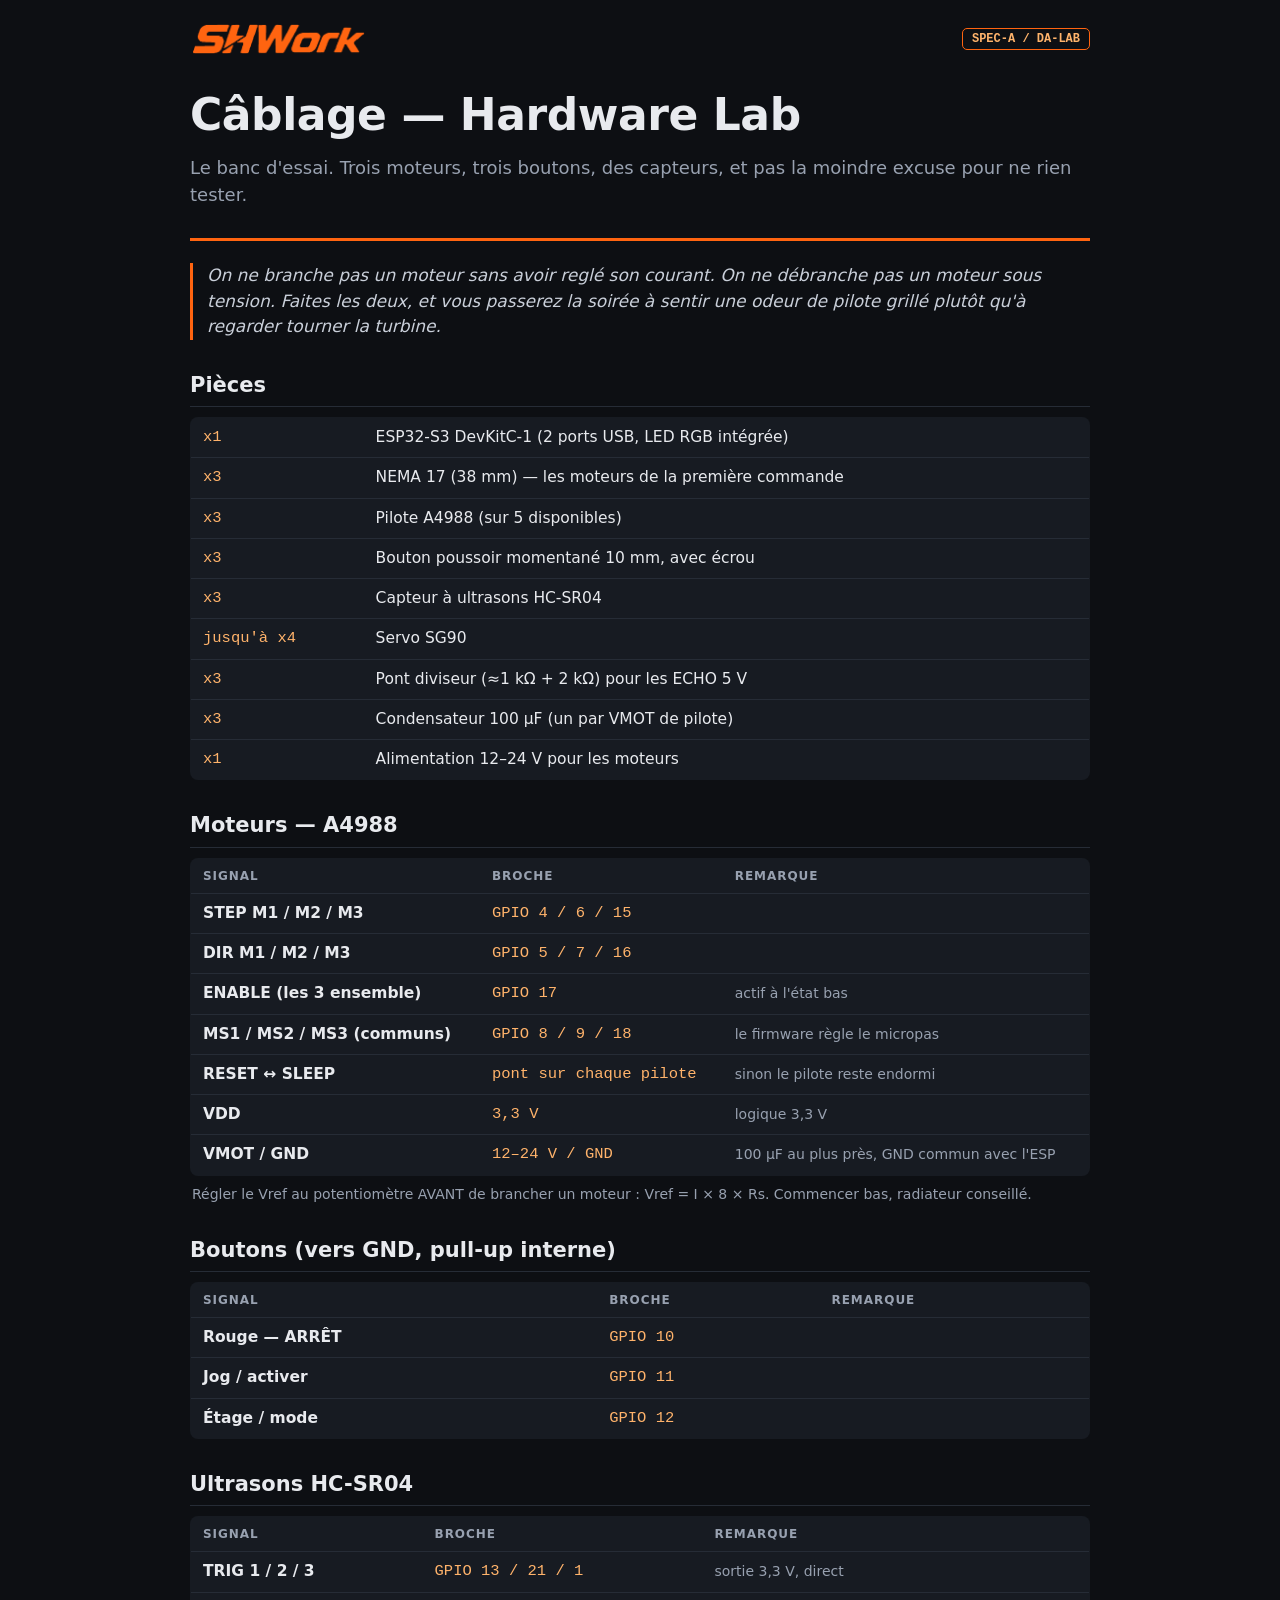
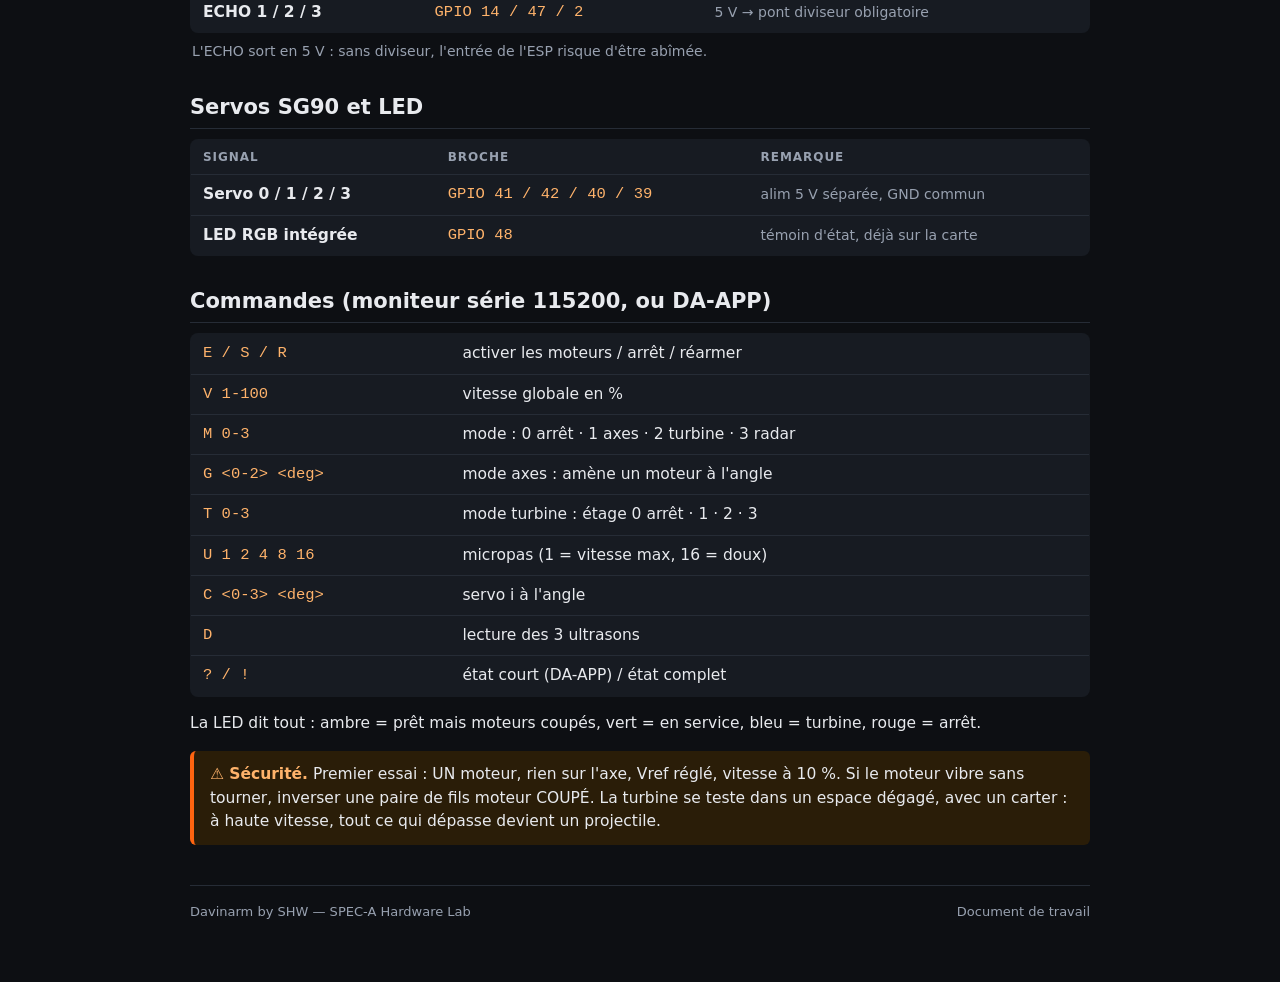
==== web/docs/cablage_hardware_lab.html @ 420f1dc4 "SHW 3DLAB : onglet Docs (notices et schemas par projet) + fiches SPEC-A Co-Authored-By: Claude Opus " ====
<!doctype html><html lang="fr"><head><meta charset="utf-8"><meta name="viewport" content="width=device-width,initial-scale=1"><title>Câblage — Hardware Lab</title>
<style>
:root{--bg:#0d0f13;--p:#171b22;--l:#262c36;--t:#e8eaee;--m:#98a1b0;--a:#ff6410;--a2:#ffb36b}
*{box-sizing:border-box}body{margin:0;background:var(--bg);color:var(--t);font:15.5px/1.5 "Segoe UI",system-ui,sans-serif}
.w{max-width:940px;margin:auto;padding:0 20px 60px}
header{border-bottom:3px solid var(--a);padding:22px 0 30px;margin-bottom:8px}
.top{display:flex;align-items:center;gap:14px;margin-bottom:26px}.logo{height:34px}.logo-txt{font-size:22px;color:var(--a)}
.code{margin-left:auto;font:600 12px Consolas,monospace;border:1px solid var(--a);color:var(--a2);padding:3px 9px;border-radius:5px}
h1{font-size:clamp(28px,5vw,44px);margin:0 0 6px;letter-spacing:-.01em}
.st{color:var(--m);margin:0;font-size:18px}
.lead{font-size:17px;color:#c9cfd9;font-style:italic;border-left:3px solid var(--a);padding-left:14px;margin:22px 0}
h2{font-size:21px;margin:30px 0 10px;border-bottom:1px solid var(--l);padding-bottom:5px}
.t{width:100%;border-collapse:collapse;background:var(--p);border:1px solid var(--l);border-radius:8px;overflow:hidden}
.t td,.t th{padding:8px 12px;border-bottom:1px solid var(--l);text-align:left}.t tr:last-child td{border-bottom:0}
.t th{color:var(--m);font-size:12px;letter-spacing:.08em;text-transform:uppercase}
td.q,.pin{font-family:Consolas,monospace;color:var(--a2);white-space:nowrap}td.c{color:var(--m);font-size:14px}
ol.et{counter-reset:e;list-style:none;padding:0}ol.et li{counter-increment:e;position:relative;padding:10px 0 10px 44px;border-bottom:1px solid var(--l)}
ol.et li:before{content:counter(e);position:absolute;left:0;top:8px;width:28px;height:28px;background:var(--a);color:#160800;border-radius:50%;display:flex;align-items:center;justify-content:center;font-weight:700}
.note{color:var(--m);font-size:14px;margin:8px 2px}
.warn{background:#2a1d08;border-left:4px solid var(--a);border-radius:6px;padding:12px 16px;margin:16px 0}.warn b{color:var(--a2)}
.fig{background:var(--p);border:1px solid var(--l);border-radius:8px;padding:14px;overflow:auto}
footer{margin-top:40px;border-top:1px solid var(--l);padding-top:16px;color:var(--m);font-size:13px;display:flex;justify-content:space-between;gap:12px;flex-wrap:wrap}
@media print{body{background:#fff;color:#111}.t,.fig{background:#fff;border-color:#ccc}.lead,.st,td.c,.note,.t th,footer{color:#555}.warn{background:#f6efe2}h2{break-after:avoid}.t,ol.et li,.warn{break-inside:avoid}}
</style></head><body><div class="w">
<header><div class="top"><img class="logo" src="[data-uri]" alt="SHWork"><span class="code">SPEC-A / DA-LAB</span></div><h1>Câblage — Hardware Lab</h1><p class="st">Le banc d&#x27;essai. Trois moteurs, trois boutons, des capteurs, et pas la moindre excuse pour ne rien tester.</p></header>
<p class="lead">On ne branche pas un moteur sans avoir reglé son courant. On ne débranche pas un moteur sous tension. Faites les deux, et vous passerez la soirée à sentir une odeur de pilote grillé plutôt qu&#x27;à regarder tourner la turbine.</p><h2>Pièces</h2><table class="t"><tbody><tr><td class="q">x1</td><td>ESP32-S3 DevKitC-1 (2 ports USB, LED RGB intégrée)</td></tr><tr><td class="q">x3</td><td>NEMA 17 (38 mm) — les moteurs de la première commande</td></tr><tr><td class="q">x3</td><td>Pilote A4988 (sur 5 disponibles)</td></tr><tr><td class="q">x3</td><td>Bouton poussoir momentané 10 mm, avec écrou</td></tr><tr><td class="q">x3</td><td>Capteur à ultrasons HC-SR04</td></tr><tr><td class="q">jusqu&#x27;à x4</td><td>Servo SG90</td></tr><tr><td class="q">x3</td><td>Pont diviseur (≈1 kΩ + 2 kΩ) pour les ECHO 5 V</td></tr><tr><td class="q">x3</td><td>Condensateur 100 µF (un par VMOT de pilote)</td></tr><tr><td class="q">x1</td><td>Alimentation 12–24 V pour les moteurs</td></tr></tbody></table><h2>Moteurs — A4988</h2><table class="t cab"><thead><tr><th>Signal</th><th>Broche</th><th>Remarque</th></tr></thead><tbody><tr><td><b>STEP M1 / M2 / M3</b></td><td class="pin">GPIO 4 / 6 / 15</td><td></td></tr><tr><td><b>DIR M1 / M2 / M3</b></td><td class="pin">GPIO 5 / 7 / 16</td><td></td></tr><tr><td><b>ENABLE (les 3 ensemble)</b></td><td class="pin">GPIO 17</td><td class="c">actif à l&#x27;état bas</td></tr><tr><td><b>MS1 / MS2 / MS3 (communs)</b></td><td class="pin">GPIO 8 / 9 / 18</td><td class="c">le firmware règle le micropas</td></tr><tr><td><b>RESET ↔ SLEEP</b></td><td class="pin">pont sur chaque pilote</td><td class="c">sinon le pilote reste endormi</td></tr><tr><td><b>VDD</b></td><td class="pin">3,3 V</td><td class="c">logique 3,3 V</td></tr><tr><td><b>VMOT / GND</b></td><td class="pin">12–24 V / GND</td><td class="c">100 µF au plus près, GND commun avec l&#x27;ESP</td></tr></tbody></table><p class="note">Régler le Vref au potentiomètre AVANT de brancher un moteur : Vref = I × 8 × Rs. Commencer bas, radiateur conseillé.</p><h2>Boutons (vers GND, pull-up interne)</h2><table class="t cab"><thead><tr><th>Signal</th><th>Broche</th><th>Remarque</th></tr></thead><tbody><tr><td><b>Rouge — ARRÊT</b></td><td class="pin">GPIO 10</td><td></td></tr><tr><td><b>Jog / activer</b></td><td class="pin">GPIO 11</td><td></td></tr><tr><td><b>Étage / mode</b></td><td class="pin">GPIO 12</td><td></td></tr></tbody></table><h2>Ultrasons HC-SR04</h2><table class="t cab"><thead><tr><th>Signal</th><th>Broche</th><th>Remarque</th></tr></thead><tbody><tr><td><b>TRIG 1 / 2 / 3</b></td><td class="pin">GPIO 13 / 21 / 1</td><td class="c">sortie 3,3 V, direct</td></tr><tr><td><b>ECHO 1 / 2 / 3</b></td><td class="pin">GPIO 14 / 47 / 2</td><td class="c">5 V → pont diviseur obligatoire</td></tr></tbody></table><p class="note">L&#x27;ECHO sort en 5 V : sans diviseur, l&#x27;entrée de l&#x27;ESP risque d&#x27;être abîmée.</p><h2>Servos SG90 et LED</h2><table class="t cab"><thead><tr><th>Signal</th><th>Broche</th><th>Remarque</th></tr></thead><tbody><tr><td><b>Servo 0 / 1 / 2 / 3</b></td><td class="pin">GPIO 41 / 42 / 40 / 39</td><td class="c">alim 5 V séparée, GND commun</td></tr><tr><td><b>LED RGB intégrée</b></td><td class="pin">GPIO 48</td><td class="c">témoin d&#x27;état, déjà sur la carte</td></tr></tbody></table><h2>Commandes (moniteur série 115200, ou DA-APP)</h2><table class="t cmd"><tbody><tr><td class="pin">E / S / R</td><td>activer les moteurs / arrêt / réarmer</td></tr><tr><td class="pin">V 1-100</td><td>vitesse globale en %</td></tr><tr><td class="pin">M 0-3</td><td>mode : 0 arrêt · 1 axes · 2 turbine · 3 radar</td></tr><tr><td class="pin">G &lt;0-2&gt; &lt;deg&gt;</td><td>mode axes : amène un moteur à l&#x27;angle</td></tr><tr><td class="pin">T 0-3</td><td>mode turbine : étage 0 arrêt · 1 · 2 · 3</td></tr><tr><td class="pin">U 1 2 4 8 16</td><td>micropas (1 = vitesse max, 16 = doux)</td></tr><tr><td class="pin">C &lt;0-3&gt; &lt;deg&gt;</td><td>servo i à l&#x27;angle</td></tr><tr><td class="pin">D</td><td>lecture des 3 ultrasons</td></tr><tr><td class="pin">? / !</td><td>état court (DA-APP) / état complet</td></tr></tbody></table><p>La LED dit tout : ambre = prêt mais moteurs coupés, vert = en service, bleu = turbine, rouge = arrêt.</p><div class="warn"><b>⚠ Sécurité.</b> Premier essai : UN moteur, rien sur l&#x27;axe, Vref réglé, vitesse à 10 %. Si le moteur vibre sans tourner, inverser une paire de fils moteur COUPÉ. La turbine se teste dans un espace dégagé, avec un carter : à haute vitesse, tout ce qui dépasse devient un projectile.</div>
<footer><span>Davinarm by SHW — SPEC-A Hardware Lab</span><span>Document de travail</span></footer>
</div></body></html>
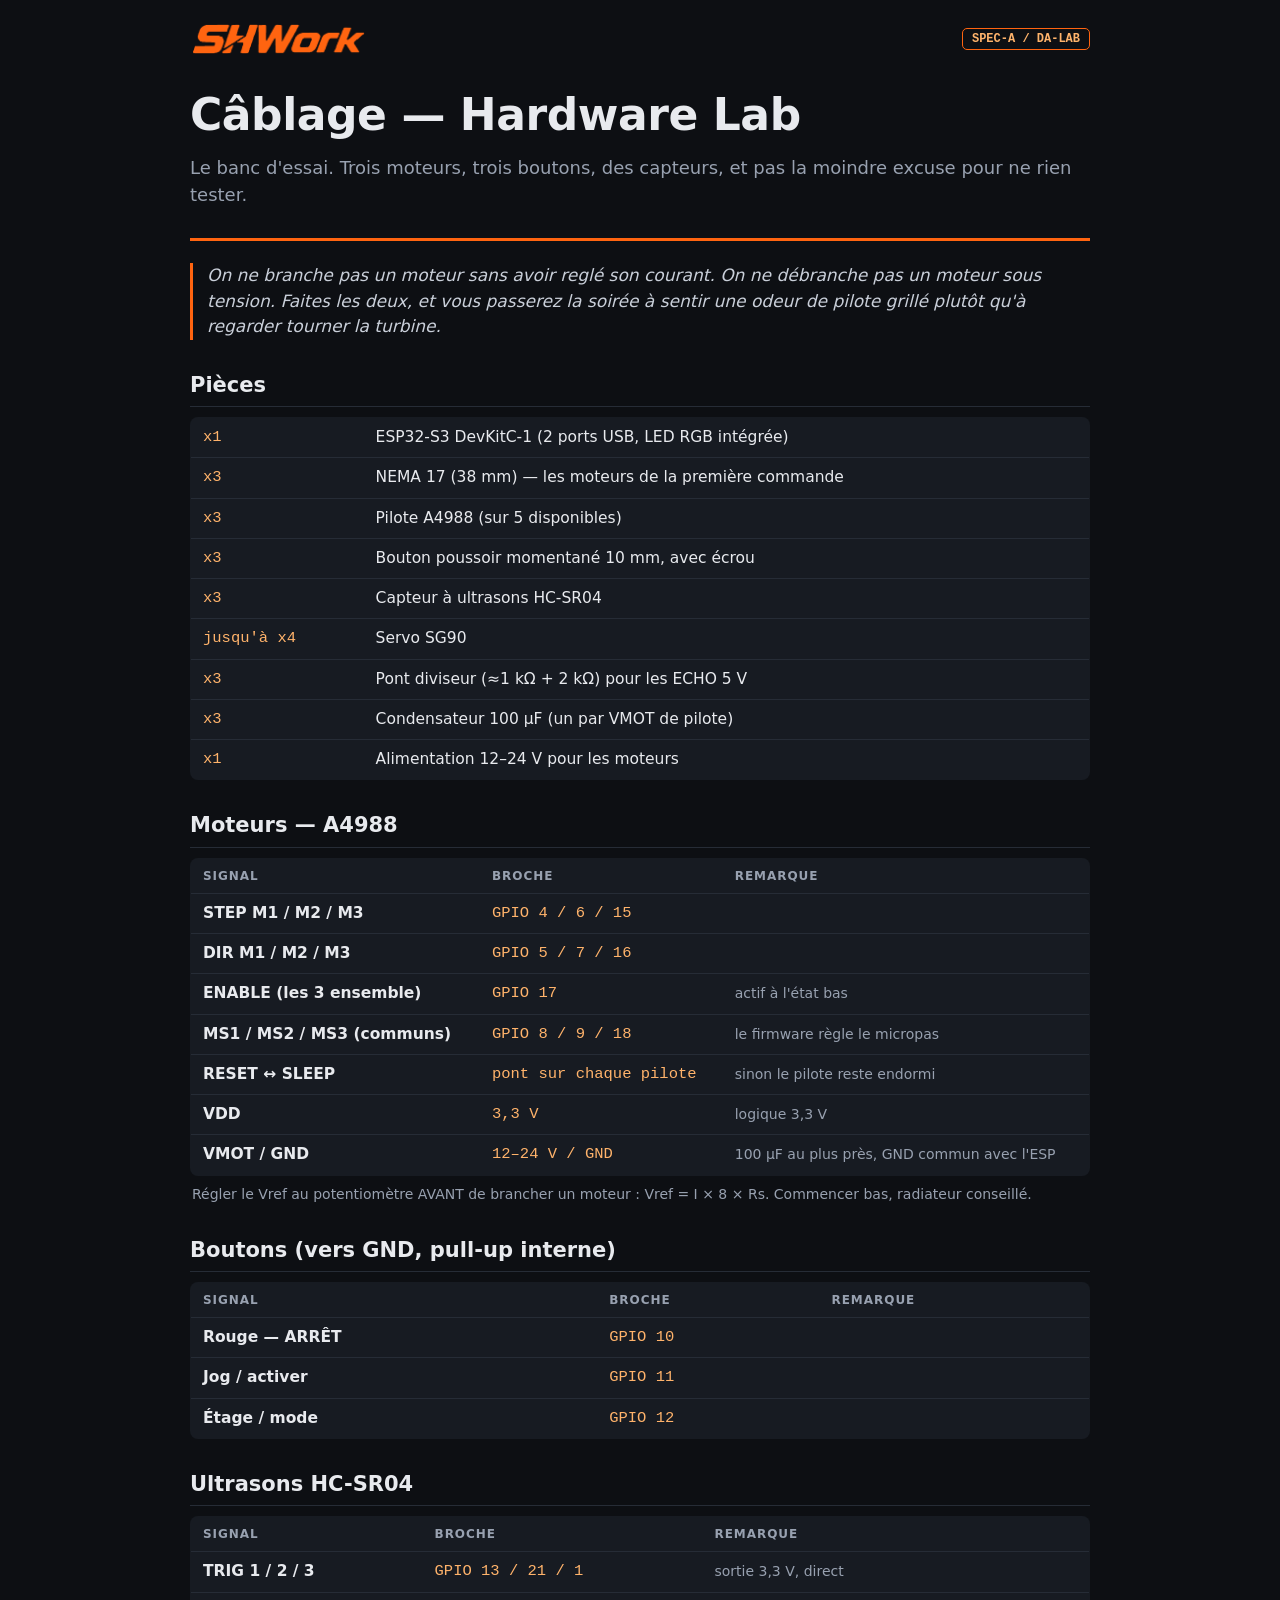
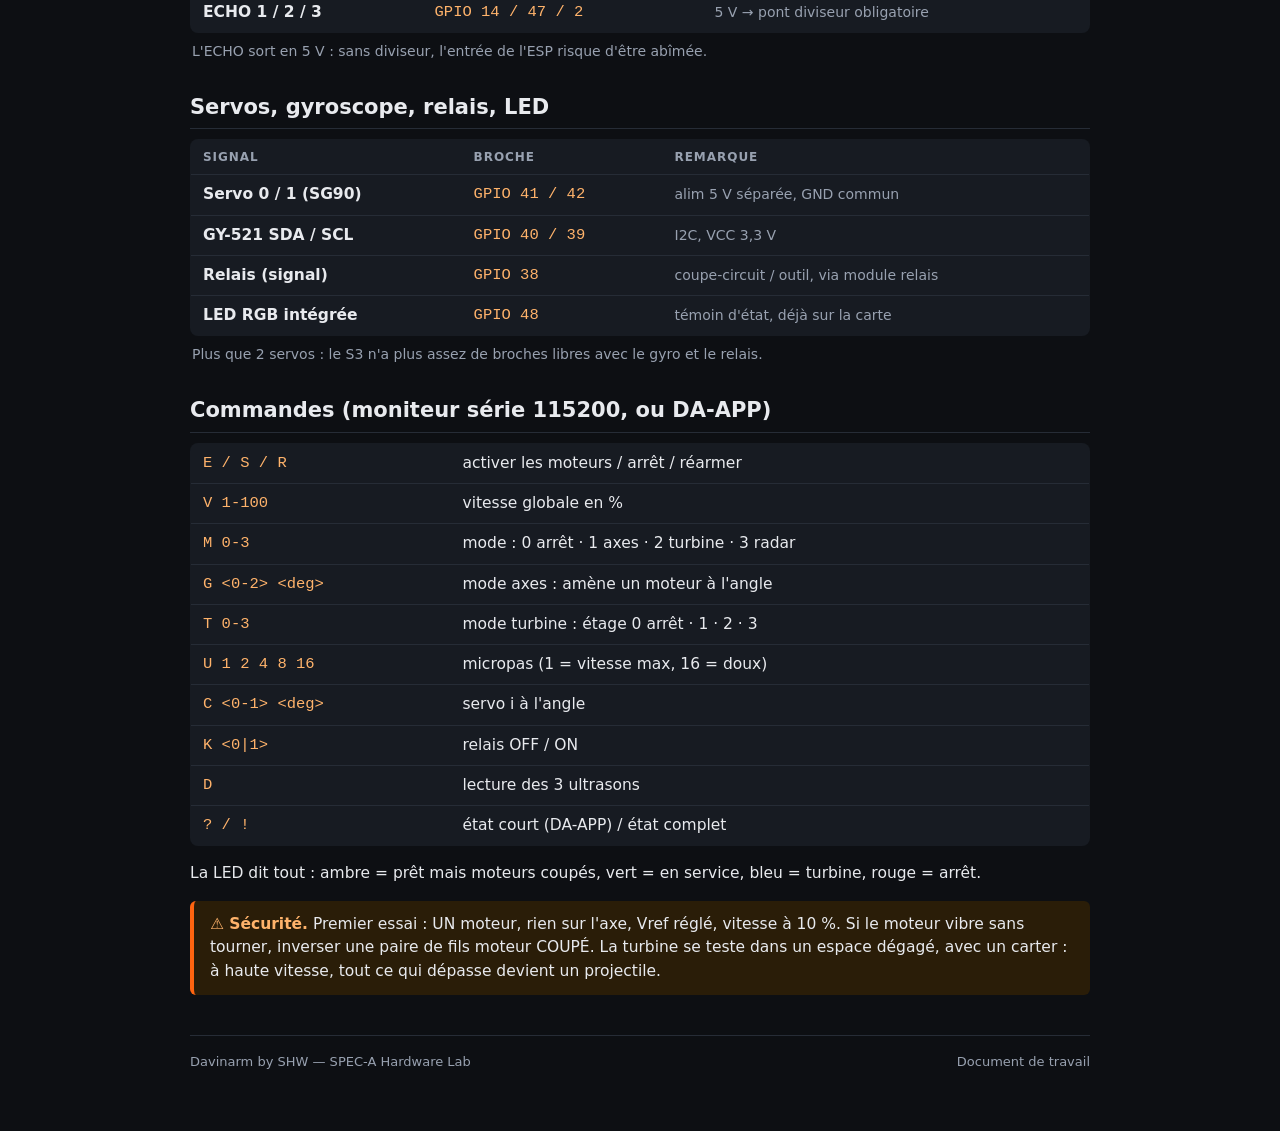
==== commit 09558225: "SHW 3DLAB Docs : cablage MAJ (gyro+relais) + montage multiplicateur SPEC-A Co-Authored-By: Claude Op" ====
--- a/web/docs/cablage_hardware_lab.html
+++ b/web/docs/cablage_hardware_lab.html
@@ -23,6 +23,6 @@
 @media print{body{background:#fff;color:#111}.t,.fig{background:#fff;border-color:#ccc}.lead,.st,td.c,.note,.t th,footer{color:#555}.warn{background:#f6efe2}h2{break-after:avoid}.t,ol.et li,.warn{break-inside:avoid}}
 </style></head><body><div class="w">
 <header><div class="top"><img class="logo" src="[data-uri]" alt="SHWork"><span class="code">SPEC-A / DA-LAB</span></div><h1>Câblage — Hardware Lab</h1><p class="st">Le banc d&#x27;essai. Trois moteurs, trois boutons, des capteurs, et pas la moindre excuse pour ne rien tester.</p></header>
-<p class="lead">On ne branche pas un moteur sans avoir reglé son courant. On ne débranche pas un moteur sous tension. Faites les deux, et vous passerez la soirée à sentir une odeur de pilote grillé plutôt qu&#x27;à regarder tourner la turbine.</p><h2>Pièces</h2><table class="t"><tbody><tr><td class="q">x1</td><td>ESP32-S3 DevKitC-1 (2 ports USB, LED RGB intégrée)</td></tr><tr><td class="q">x3</td><td>NEMA 17 (38 mm) — les moteurs de la première commande</td></tr><tr><td class="q">x3</td><td>Pilote A4988 (sur 5 disponibles)</td></tr><tr><td class="q">x3</td><td>Bouton poussoir momentané 10 mm, avec écrou</td></tr><tr><td class="q">x3</td><td>Capteur à ultrasons HC-SR04</td></tr><tr><td class="q">jusqu&#x27;à x4</td><td>Servo SG90</td></tr><tr><td class="q">x3</td><td>Pont diviseur (≈1 kΩ + 2 kΩ) pour les ECHO 5 V</td></tr><tr><td class="q">x3</td><td>Condensateur 100 µF (un par VMOT de pilote)</td></tr><tr><td class="q">x1</td><td>Alimentation 12–24 V pour les moteurs</td></tr></tbody></table><h2>Moteurs — A4988</h2><table class="t cab"><thead><tr><th>Signal</th><th>Broche</th><th>Remarque</th></tr></thead><tbody><tr><td><b>STEP M1 / M2 / M3</b></td><td class="pin">GPIO 4 / 6 / 15</td><td></td></tr><tr><td><b>DIR M1 / M2 / M3</b></td><td class="pin">GPIO 5 / 7 / 16</td><td></td></tr><tr><td><b>ENABLE (les 3 ensemble)</b></td><td class="pin">GPIO 17</td><td class="c">actif à l&#x27;état bas</td></tr><tr><td><b>MS1 / MS2 / MS3 (communs)</b></td><td class="pin">GPIO 8 / 9 / 18</td><td class="c">le firmware règle le micropas</td></tr><tr><td><b>RESET ↔ SLEEP</b></td><td class="pin">pont sur chaque pilote</td><td class="c">sinon le pilote reste endormi</td></tr><tr><td><b>VDD</b></td><td class="pin">3,3 V</td><td class="c">logique 3,3 V</td></tr><tr><td><b>VMOT / GND</b></td><td class="pin">12–24 V / GND</td><td class="c">100 µF au plus près, GND commun avec l&#x27;ESP</td></tr></tbody></table><p class="note">Régler le Vref au potentiomètre AVANT de brancher un moteur : Vref = I × 8 × Rs. Commencer bas, radiateur conseillé.</p><h2>Boutons (vers GND, pull-up interne)</h2><table class="t cab"><thead><tr><th>Signal</th><th>Broche</th><th>Remarque</th></tr></thead><tbody><tr><td><b>Rouge — ARRÊT</b></td><td class="pin">GPIO 10</td><td></td></tr><tr><td><b>Jog / activer</b></td><td class="pin">GPIO 11</td><td></td></tr><tr><td><b>Étage / mode</b></td><td class="pin">GPIO 12</td><td></td></tr></tbody></table><h2>Ultrasons HC-SR04</h2><table class="t cab"><thead><tr><th>Signal</th><th>Broche</th><th>Remarque</th></tr></thead><tbody><tr><td><b>TRIG 1 / 2 / 3</b></td><td class="pin">GPIO 13 / 21 / 1</td><td class="c">sortie 3,3 V, direct</td></tr><tr><td><b>ECHO 1 / 2 / 3</b></td><td class="pin">GPIO 14 / 47 / 2</td><td class="c">5 V → pont diviseur obligatoire</td></tr></tbody></table><p class="note">L&#x27;ECHO sort en 5 V : sans diviseur, l&#x27;entrée de l&#x27;ESP risque d&#x27;être abîmée.</p><h2>Servos SG90 et LED</h2><table class="t cab"><thead><tr><th>Signal</th><th>Broche</th><th>Remarque</th></tr></thead><tbody><tr><td><b>Servo 0 / 1 / 2 / 3</b></td><td class="pin">GPIO 41 / 42 / 40 / 39</td><td class="c">alim 5 V séparée, GND commun</td></tr><tr><td><b>LED RGB intégrée</b></td><td class="pin">GPIO 48</td><td class="c">témoin d&#x27;état, déjà sur la carte</td></tr></tbody></table><h2>Commandes (moniteur série 115200, ou DA-APP)</h2><table class="t cmd"><tbody><tr><td class="pin">E / S / R</td><td>activer les moteurs / arrêt / réarmer</td></tr><tr><td class="pin">V 1-100</td><td>vitesse globale en %</td></tr><tr><td class="pin">M 0-3</td><td>mode : 0 arrêt · 1 axes · 2 turbine · 3 radar</td></tr><tr><td class="pin">G &lt;0-2&gt; &lt;deg&gt;</td><td>mode axes : amène un moteur à l&#x27;angle</td></tr><tr><td class="pin">T 0-3</td><td>mode turbine : étage 0 arrêt · 1 · 2 · 3</td></tr><tr><td class="pin">U 1 2 4 8 16</td><td>micropas (1 = vitesse max, 16 = doux)</td></tr><tr><td class="pin">C &lt;0-3&gt; &lt;deg&gt;</td><td>servo i à l&#x27;angle</td></tr><tr><td class="pin">D</td><td>lecture des 3 ultrasons</td></tr><tr><td class="pin">? / !</td><td>état court (DA-APP) / état complet</td></tr></tbody></table><p>La LED dit tout : ambre = prêt mais moteurs coupés, vert = en service, bleu = turbine, rouge = arrêt.</p><div class="warn"><b>⚠ Sécurité.</b> Premier essai : UN moteur, rien sur l&#x27;axe, Vref réglé, vitesse à 10 %. Si le moteur vibre sans tourner, inverser une paire de fils moteur COUPÉ. La turbine se teste dans un espace dégagé, avec un carter : à haute vitesse, tout ce qui dépasse devient un projectile.</div>
+<p class="lead">On ne branche pas un moteur sans avoir reglé son courant. On ne débranche pas un moteur sous tension. Faites les deux, et vous passerez la soirée à sentir une odeur de pilote grillé plutôt qu&#x27;à regarder tourner la turbine.</p><h2>Pièces</h2><table class="t"><tbody><tr><td class="q">x1</td><td>ESP32-S3 DevKitC-1 (2 ports USB, LED RGB intégrée)</td></tr><tr><td class="q">x3</td><td>NEMA 17 (38 mm) — les moteurs de la première commande</td></tr><tr><td class="q">x3</td><td>Pilote A4988 (sur 5 disponibles)</td></tr><tr><td class="q">x3</td><td>Bouton poussoir momentané 10 mm, avec écrou</td></tr><tr><td class="q">x3</td><td>Capteur à ultrasons HC-SR04</td></tr><tr><td class="q">jusqu&#x27;à x4</td><td>Servo SG90</td></tr><tr><td class="q">x3</td><td>Pont diviseur (≈1 kΩ + 2 kΩ) pour les ECHO 5 V</td></tr><tr><td class="q">x3</td><td>Condensateur 100 µF (un par VMOT de pilote)</td></tr><tr><td class="q">x1</td><td>Alimentation 12–24 V pour les moteurs</td></tr></tbody></table><h2>Moteurs — A4988</h2><table class="t cab"><thead><tr><th>Signal</th><th>Broche</th><th>Remarque</th></tr></thead><tbody><tr><td><b>STEP M1 / M2 / M3</b></td><td class="pin">GPIO 4 / 6 / 15</td><td></td></tr><tr><td><b>DIR M1 / M2 / M3</b></td><td class="pin">GPIO 5 / 7 / 16</td><td></td></tr><tr><td><b>ENABLE (les 3 ensemble)</b></td><td class="pin">GPIO 17</td><td class="c">actif à l&#x27;état bas</td></tr><tr><td><b>MS1 / MS2 / MS3 (communs)</b></td><td class="pin">GPIO 8 / 9 / 18</td><td class="c">le firmware règle le micropas</td></tr><tr><td><b>RESET ↔ SLEEP</b></td><td class="pin">pont sur chaque pilote</td><td class="c">sinon le pilote reste endormi</td></tr><tr><td><b>VDD</b></td><td class="pin">3,3 V</td><td class="c">logique 3,3 V</td></tr><tr><td><b>VMOT / GND</b></td><td class="pin">12–24 V / GND</td><td class="c">100 µF au plus près, GND commun avec l&#x27;ESP</td></tr></tbody></table><p class="note">Régler le Vref au potentiomètre AVANT de brancher un moteur : Vref = I × 8 × Rs. Commencer bas, radiateur conseillé.</p><h2>Boutons (vers GND, pull-up interne)</h2><table class="t cab"><thead><tr><th>Signal</th><th>Broche</th><th>Remarque</th></tr></thead><tbody><tr><td><b>Rouge — ARRÊT</b></td><td class="pin">GPIO 10</td><td></td></tr><tr><td><b>Jog / activer</b></td><td class="pin">GPIO 11</td><td></td></tr><tr><td><b>Étage / mode</b></td><td class="pin">GPIO 12</td><td></td></tr></tbody></table><h2>Ultrasons HC-SR04</h2><table class="t cab"><thead><tr><th>Signal</th><th>Broche</th><th>Remarque</th></tr></thead><tbody><tr><td><b>TRIG 1 / 2 / 3</b></td><td class="pin">GPIO 13 / 21 / 1</td><td class="c">sortie 3,3 V, direct</td></tr><tr><td><b>ECHO 1 / 2 / 3</b></td><td class="pin">GPIO 14 / 47 / 2</td><td class="c">5 V → pont diviseur obligatoire</td></tr></tbody></table><p class="note">L&#x27;ECHO sort en 5 V : sans diviseur, l&#x27;entrée de l&#x27;ESP risque d&#x27;être abîmée.</p><h2>Servos, gyroscope, relais, LED</h2><table class="t cab"><thead><tr><th>Signal</th><th>Broche</th><th>Remarque</th></tr></thead><tbody><tr><td><b>Servo 0 / 1 (SG90)</b></td><td class="pin">GPIO 41 / 42</td><td class="c">alim 5 V séparée, GND commun</td></tr><tr><td><b>GY-521 SDA / SCL</b></td><td class="pin">GPIO 40 / 39</td><td class="c">I2C, VCC 3,3 V</td></tr><tr><td><b>Relais (signal)</b></td><td class="pin">GPIO 38</td><td class="c">coupe-circuit / outil, via module relais</td></tr><tr><td><b>LED RGB intégrée</b></td><td class="pin">GPIO 48</td><td class="c">témoin d&#x27;état, déjà sur la carte</td></tr></tbody></table><p class="note">Plus que 2 servos : le S3 n&#x27;a plus assez de broches libres avec le gyro et le relais.</p><h2>Commandes (moniteur série 115200, ou DA-APP)</h2><table class="t cmd"><tbody><tr><td class="pin">E / S / R</td><td>activer les moteurs / arrêt / réarmer</td></tr><tr><td class="pin">V 1-100</td><td>vitesse globale en %</td></tr><tr><td class="pin">M 0-3</td><td>mode : 0 arrêt · 1 axes · 2 turbine · 3 radar</td></tr><tr><td class="pin">G &lt;0-2&gt; &lt;deg&gt;</td><td>mode axes : amène un moteur à l&#x27;angle</td></tr><tr><td class="pin">T 0-3</td><td>mode turbine : étage 0 arrêt · 1 · 2 · 3</td></tr><tr><td class="pin">U 1 2 4 8 16</td><td>micropas (1 = vitesse max, 16 = doux)</td></tr><tr><td class="pin">C &lt;0-1&gt; &lt;deg&gt;</td><td>servo i à l&#x27;angle</td></tr><tr><td class="pin">K &lt;0|1&gt;</td><td>relais OFF / ON</td></tr><tr><td class="pin">D</td><td>lecture des 3 ultrasons</td></tr><tr><td class="pin">? / !</td><td>état court (DA-APP) / état complet</td></tr></tbody></table><p>La LED dit tout : ambre = prêt mais moteurs coupés, vert = en service, bleu = turbine, rouge = arrêt.</p><div class="warn"><b>⚠ Sécurité.</b> Premier essai : UN moteur, rien sur l&#x27;axe, Vref réglé, vitesse à 10 %. Si le moteur vibre sans tourner, inverser une paire de fils moteur COUPÉ. La turbine se teste dans un espace dégagé, avec un carter : à haute vitesse, tout ce qui dépasse devient un projectile.</div>
 <footer><span>Davinarm by SHW — SPEC-A Hardware Lab</span><span>Document de travail</span></footer>
 </div></body></html>
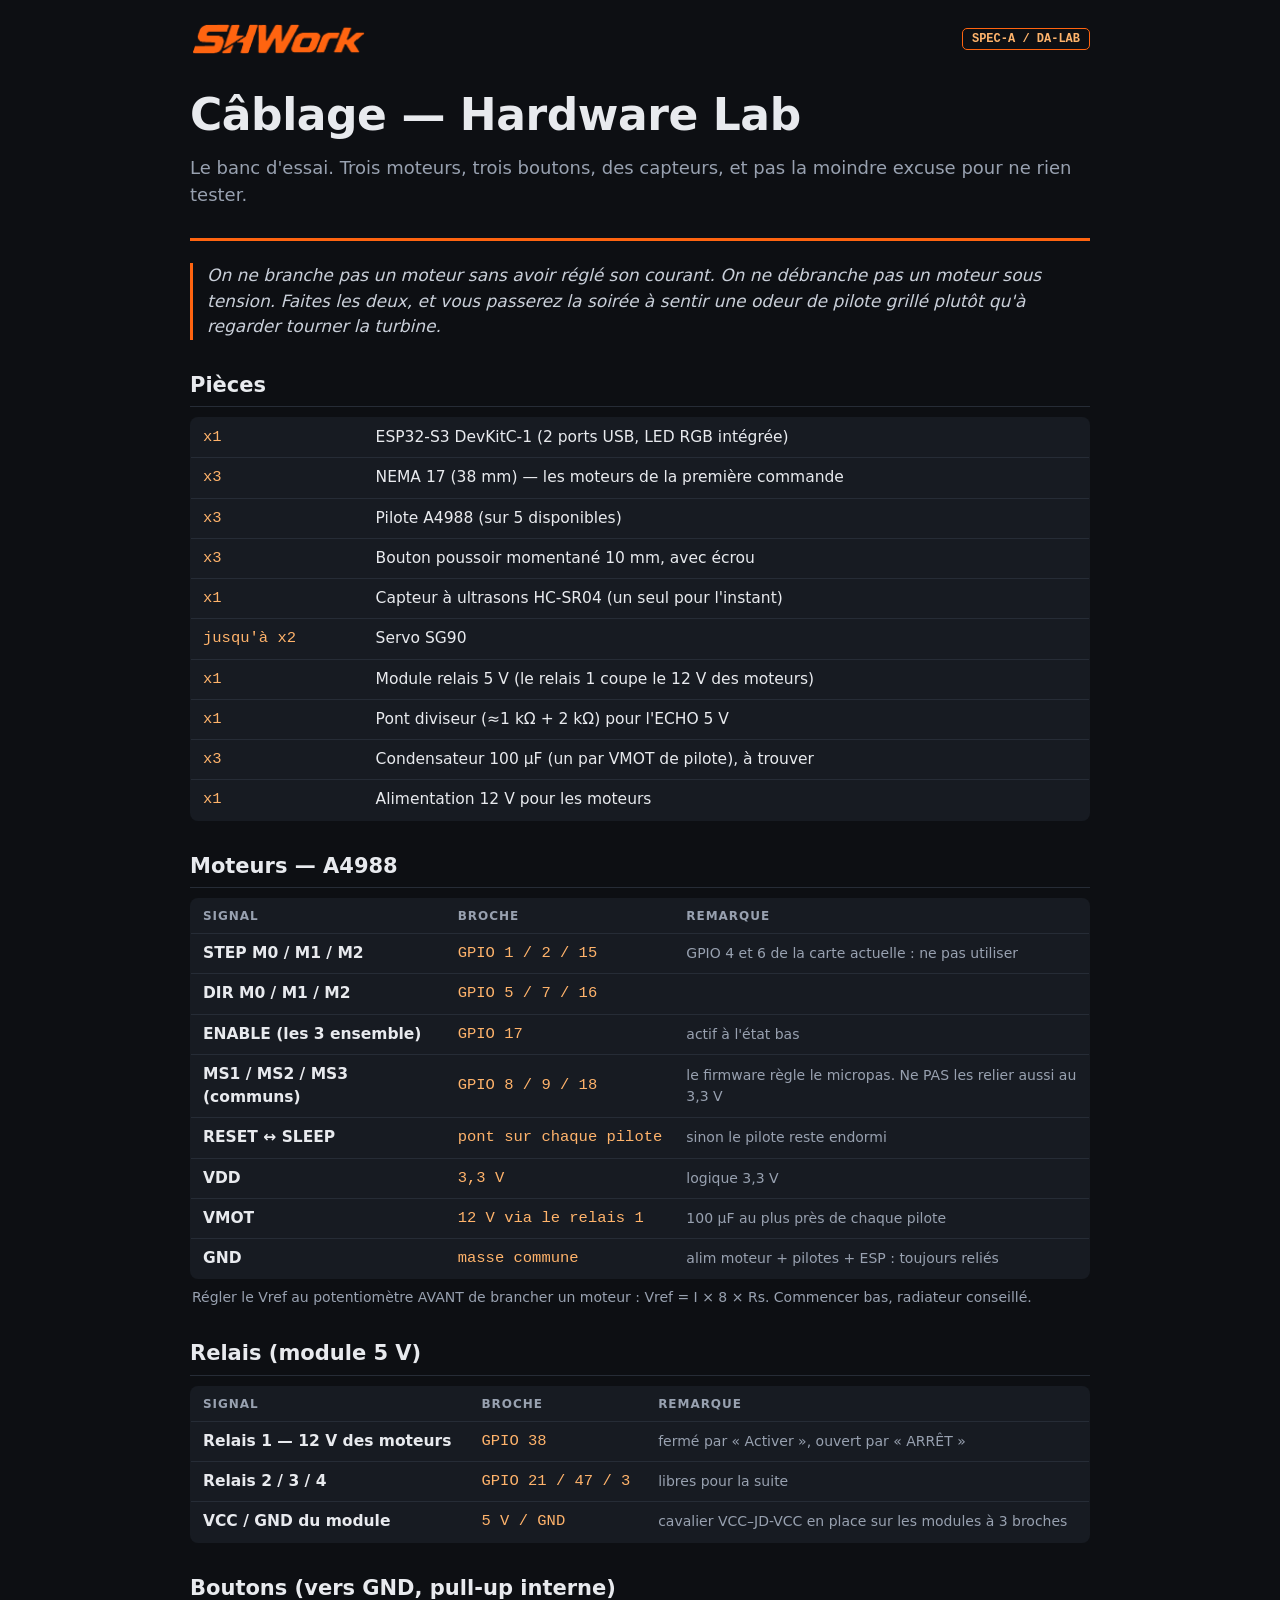
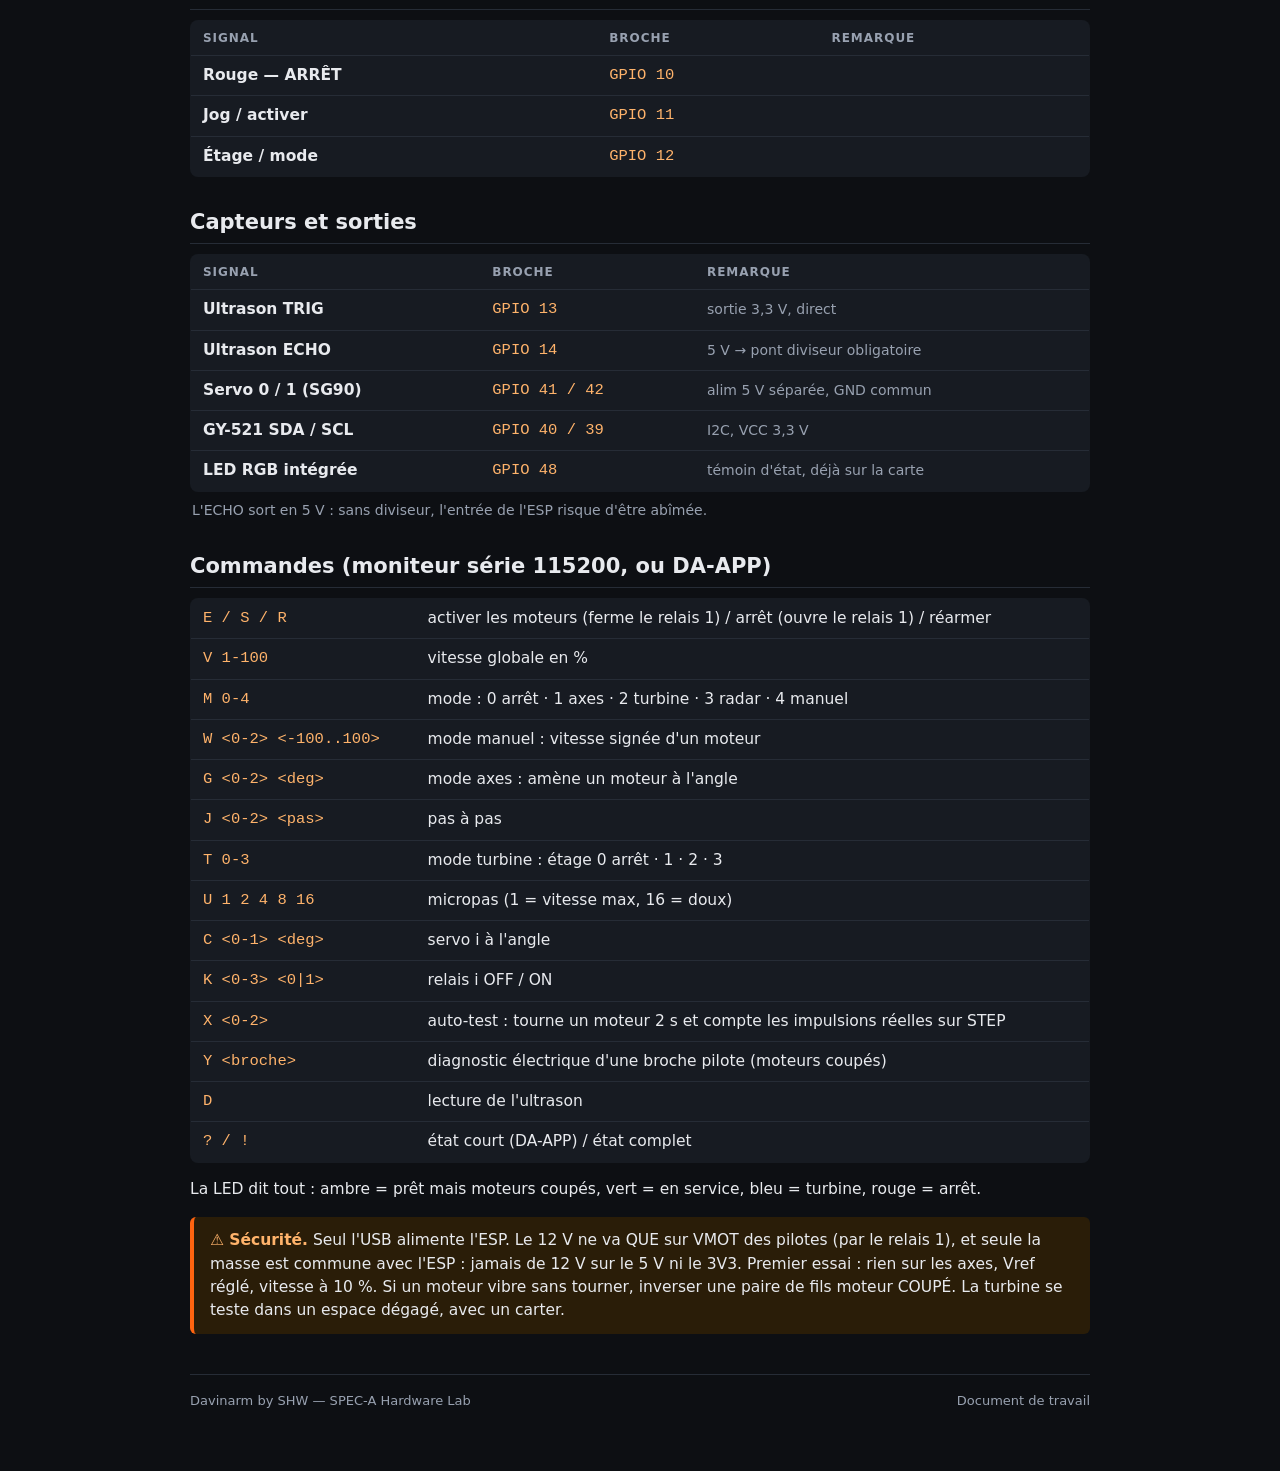
==== commit 71fb333e: "SHW 3DLAB Docs : cablage Hardware Lab mis a jour (STEP 1/2/15, relais 1 = 12 V moteurs) Co-Authored-" ====
--- a/web/docs/cablage_hardware_lab.html
+++ b/web/docs/cablage_hardware_lab.html
@@ -23,6 +23,6 @@
 @media print{body{background:#fff;color:#111}.t,.fig{background:#fff;border-color:#ccc}.lead,.st,td.c,.note,.t th,footer{color:#555}.warn{background:#f6efe2}h2{break-after:avoid}.t,ol.et li,.warn{break-inside:avoid}}
 </style></head><body><div class="w">
 <header><div class="top"><img class="logo" src="[data-uri]" alt="SHWork"><span class="code">SPEC-A / DA-LAB</span></div><h1>Câblage — Hardware Lab</h1><p class="st">Le banc d&#x27;essai. Trois moteurs, trois boutons, des capteurs, et pas la moindre excuse pour ne rien tester.</p></header>
-<p class="lead">On ne branche pas un moteur sans avoir reglé son courant. On ne débranche pas un moteur sous tension. Faites les deux, et vous passerez la soirée à sentir une odeur de pilote grillé plutôt qu&#x27;à regarder tourner la turbine.</p><h2>Pièces</h2><table class="t"><tbody><tr><td class="q">x1</td><td>ESP32-S3 DevKitC-1 (2 ports USB, LED RGB intégrée)</td></tr><tr><td class="q">x3</td><td>NEMA 17 (38 mm) — les moteurs de la première commande</td></tr><tr><td class="q">x3</td><td>Pilote A4988 (sur 5 disponibles)</td></tr><tr><td class="q">x3</td><td>Bouton poussoir momentané 10 mm, avec écrou</td></tr><tr><td class="q">x3</td><td>Capteur à ultrasons HC-SR04</td></tr><tr><td class="q">jusqu&#x27;à x4</td><td>Servo SG90</td></tr><tr><td class="q">x3</td><td>Pont diviseur (≈1 kΩ + 2 kΩ) pour les ECHO 5 V</td></tr><tr><td class="q">x3</td><td>Condensateur 100 µF (un par VMOT de pilote)</td></tr><tr><td class="q">x1</td><td>Alimentation 12–24 V pour les moteurs</td></tr></tbody></table><h2>Moteurs — A4988</h2><table class="t cab"><thead><tr><th>Signal</th><th>Broche</th><th>Remarque</th></tr></thead><tbody><tr><td><b>STEP M1 / M2 / M3</b></td><td class="pin">GPIO 4 / 6 / 15</td><td></td></tr><tr><td><b>DIR M1 / M2 / M3</b></td><td class="pin">GPIO 5 / 7 / 16</td><td></td></tr><tr><td><b>ENABLE (les 3 ensemble)</b></td><td class="pin">GPIO 17</td><td class="c">actif à l&#x27;état bas</td></tr><tr><td><b>MS1 / MS2 / MS3 (communs)</b></td><td class="pin">GPIO 8 / 9 / 18</td><td class="c">le firmware règle le micropas</td></tr><tr><td><b>RESET ↔ SLEEP</b></td><td class="pin">pont sur chaque pilote</td><td class="c">sinon le pilote reste endormi</td></tr><tr><td><b>VDD</b></td><td class="pin">3,3 V</td><td class="c">logique 3,3 V</td></tr><tr><td><b>VMOT / GND</b></td><td class="pin">12–24 V / GND</td><td class="c">100 µF au plus près, GND commun avec l&#x27;ESP</td></tr></tbody></table><p class="note">Régler le Vref au potentiomètre AVANT de brancher un moteur : Vref = I × 8 × Rs. Commencer bas, radiateur conseillé.</p><h2>Boutons (vers GND, pull-up interne)</h2><table class="t cab"><thead><tr><th>Signal</th><th>Broche</th><th>Remarque</th></tr></thead><tbody><tr><td><b>Rouge — ARRÊT</b></td><td class="pin">GPIO 10</td><td></td></tr><tr><td><b>Jog / activer</b></td><td class="pin">GPIO 11</td><td></td></tr><tr><td><b>Étage / mode</b></td><td class="pin">GPIO 12</td><td></td></tr></tbody></table><h2>Ultrasons HC-SR04</h2><table class="t cab"><thead><tr><th>Signal</th><th>Broche</th><th>Remarque</th></tr></thead><tbody><tr><td><b>TRIG 1 / 2 / 3</b></td><td class="pin">GPIO 13 / 21 / 1</td><td class="c">sortie 3,3 V, direct</td></tr><tr><td><b>ECHO 1 / 2 / 3</b></td><td class="pin">GPIO 14 / 47 / 2</td><td class="c">5 V → pont diviseur obligatoire</td></tr></tbody></table><p class="note">L&#x27;ECHO sort en 5 V : sans diviseur, l&#x27;entrée de l&#x27;ESP risque d&#x27;être abîmée.</p><h2>Servos, gyroscope, relais, LED</h2><table class="t cab"><thead><tr><th>Signal</th><th>Broche</th><th>Remarque</th></tr></thead><tbody><tr><td><b>Servo 0 / 1 (SG90)</b></td><td class="pin">GPIO 41 / 42</td><td class="c">alim 5 V séparée, GND commun</td></tr><tr><td><b>GY-521 SDA / SCL</b></td><td class="pin">GPIO 40 / 39</td><td class="c">I2C, VCC 3,3 V</td></tr><tr><td><b>Relais (signal)</b></td><td class="pin">GPIO 38</td><td class="c">coupe-circuit / outil, via module relais</td></tr><tr><td><b>LED RGB intégrée</b></td><td class="pin">GPIO 48</td><td class="c">témoin d&#x27;état, déjà sur la carte</td></tr></tbody></table><p class="note">Plus que 2 servos : le S3 n&#x27;a plus assez de broches libres avec le gyro et le relais.</p><h2>Commandes (moniteur série 115200, ou DA-APP)</h2><table class="t cmd"><tbody><tr><td class="pin">E / S / R</td><td>activer les moteurs / arrêt / réarmer</td></tr><tr><td class="pin">V 1-100</td><td>vitesse globale en %</td></tr><tr><td class="pin">M 0-3</td><td>mode : 0 arrêt · 1 axes · 2 turbine · 3 radar</td></tr><tr><td class="pin">G &lt;0-2&gt; &lt;deg&gt;</td><td>mode axes : amène un moteur à l&#x27;angle</td></tr><tr><td class="pin">T 0-3</td><td>mode turbine : étage 0 arrêt · 1 · 2 · 3</td></tr><tr><td class="pin">U 1 2 4 8 16</td><td>micropas (1 = vitesse max, 16 = doux)</td></tr><tr><td class="pin">C &lt;0-1&gt; &lt;deg&gt;</td><td>servo i à l&#x27;angle</td></tr><tr><td class="pin">K &lt;0|1&gt;</td><td>relais OFF / ON</td></tr><tr><td class="pin">D</td><td>lecture des 3 ultrasons</td></tr><tr><td class="pin">? / !</td><td>état court (DA-APP) / état complet</td></tr></tbody></table><p>La LED dit tout : ambre = prêt mais moteurs coupés, vert = en service, bleu = turbine, rouge = arrêt.</p><div class="warn"><b>⚠ Sécurité.</b> Premier essai : UN moteur, rien sur l&#x27;axe, Vref réglé, vitesse à 10 %. Si le moteur vibre sans tourner, inverser une paire de fils moteur COUPÉ. La turbine se teste dans un espace dégagé, avec un carter : à haute vitesse, tout ce qui dépasse devient un projectile.</div>
+<p class="lead">On ne branche pas un moteur sans avoir réglé son courant. On ne débranche pas un moteur sous tension. Faites les deux, et vous passerez la soirée à sentir une odeur de pilote grillé plutôt qu&#x27;à regarder tourner la turbine.</p><h2>Pièces</h2><table class="t"><tbody><tr><td class="q">x1</td><td>ESP32-S3 DevKitC-1 (2 ports USB, LED RGB intégrée)</td></tr><tr><td class="q">x3</td><td>NEMA 17 (38 mm) — les moteurs de la première commande</td></tr><tr><td class="q">x3</td><td>Pilote A4988 (sur 5 disponibles)</td></tr><tr><td class="q">x3</td><td>Bouton poussoir momentané 10 mm, avec écrou</td></tr><tr><td class="q">x1</td><td>Capteur à ultrasons HC-SR04 (un seul pour l&#x27;instant)</td></tr><tr><td class="q">jusqu&#x27;à x2</td><td>Servo SG90</td></tr><tr><td class="q">x1</td><td>Module relais 5 V (le relais 1 coupe le 12 V des moteurs)</td></tr><tr><td class="q">x1</td><td>Pont diviseur (≈1 kΩ + 2 kΩ) pour l&#x27;ECHO 5 V</td></tr><tr><td class="q">x3</td><td>Condensateur 100 µF (un par VMOT de pilote), à trouver</td></tr><tr><td class="q">x1</td><td>Alimentation 12 V pour les moteurs</td></tr></tbody></table><h2>Moteurs — A4988</h2><table class="t cab"><thead><tr><th>Signal</th><th>Broche</th><th>Remarque</th></tr></thead><tbody><tr><td><b>STEP M0 / M1 / M2</b></td><td class="pin">GPIO 1 / 2 / 15</td><td class="c">GPIO 4 et 6 de la carte actuelle : ne pas utiliser</td></tr><tr><td><b>DIR M0 / M1 / M2</b></td><td class="pin">GPIO 5 / 7 / 16</td><td></td></tr><tr><td><b>ENABLE (les 3 ensemble)</b></td><td class="pin">GPIO 17</td><td class="c">actif à l&#x27;état bas</td></tr><tr><td><b>MS1 / MS2 / MS3 (communs)</b></td><td class="pin">GPIO 8 / 9 / 18</td><td class="c">le firmware règle le micropas. Ne PAS les relier aussi au 3,3 V</td></tr><tr><td><b>RESET ↔ SLEEP</b></td><td class="pin">pont sur chaque pilote</td><td class="c">sinon le pilote reste endormi</td></tr><tr><td><b>VDD</b></td><td class="pin">3,3 V</td><td class="c">logique 3,3 V</td></tr><tr><td><b>VMOT</b></td><td class="pin">12 V via le relais 1</td><td class="c">100 µF au plus près de chaque pilote</td></tr><tr><td><b>GND</b></td><td class="pin">masse commune</td><td class="c">alim moteur + pilotes + ESP : toujours reliés</td></tr></tbody></table><p class="note">Régler le Vref au potentiomètre AVANT de brancher un moteur : Vref = I × 8 × Rs. Commencer bas, radiateur conseillé.</p><h2>Relais (module 5 V)</h2><table class="t cab"><thead><tr><th>Signal</th><th>Broche</th><th>Remarque</th></tr></thead><tbody><tr><td><b>Relais 1 — 12 V des moteurs</b></td><td class="pin">GPIO 38</td><td class="c">fermé par « Activer », ouvert par « ARRÊT »</td></tr><tr><td><b>Relais 2 / 3 / 4</b></td><td class="pin">GPIO 21 / 47 / 3</td><td class="c">libres pour la suite</td></tr><tr><td><b>VCC / GND du module</b></td><td class="pin">5 V / GND</td><td class="c">cavalier VCC–JD-VCC en place sur les modules à 3 broches</td></tr></tbody></table><h2>Boutons (vers GND, pull-up interne)</h2><table class="t cab"><thead><tr><th>Signal</th><th>Broche</th><th>Remarque</th></tr></thead><tbody><tr><td><b>Rouge — ARRÊT</b></td><td class="pin">GPIO 10</td><td></td></tr><tr><td><b>Jog / activer</b></td><td class="pin">GPIO 11</td><td></td></tr><tr><td><b>Étage / mode</b></td><td class="pin">GPIO 12</td><td></td></tr></tbody></table><h2>Capteurs et sorties</h2><table class="t cab"><thead><tr><th>Signal</th><th>Broche</th><th>Remarque</th></tr></thead><tbody><tr><td><b>Ultrason TRIG</b></td><td class="pin">GPIO 13</td><td class="c">sortie 3,3 V, direct</td></tr><tr><td><b>Ultrason ECHO</b></td><td class="pin">GPIO 14</td><td class="c">5 V → pont diviseur obligatoire</td></tr><tr><td><b>Servo 0 / 1 (SG90)</b></td><td class="pin">GPIO 41 / 42</td><td class="c">alim 5 V séparée, GND commun</td></tr><tr><td><b>GY-521 SDA / SCL</b></td><td class="pin">GPIO 40 / 39</td><td class="c">I2C, VCC 3,3 V</td></tr><tr><td><b>LED RGB intégrée</b></td><td class="pin">GPIO 48</td><td class="c">témoin d&#x27;état, déjà sur la carte</td></tr></tbody></table><p class="note">L&#x27;ECHO sort en 5 V : sans diviseur, l&#x27;entrée de l&#x27;ESP risque d&#x27;être abîmée.</p><h2>Commandes (moniteur série 115200, ou DA-APP)</h2><table class="t cmd"><tbody><tr><td class="pin">E / S / R</td><td>activer les moteurs (ferme le relais 1) / arrêt (ouvre le relais 1) / réarmer</td></tr><tr><td class="pin">V 1-100</td><td>vitesse globale en %</td></tr><tr><td class="pin">M 0-4</td><td>mode : 0 arrêt · 1 axes · 2 turbine · 3 radar · 4 manuel</td></tr><tr><td class="pin">W &lt;0-2&gt; &lt;-100..100&gt;</td><td>mode manuel : vitesse signée d&#x27;un moteur</td></tr><tr><td class="pin">G &lt;0-2&gt; &lt;deg&gt;</td><td>mode axes : amène un moteur à l&#x27;angle</td></tr><tr><td class="pin">J &lt;0-2&gt; &lt;pas&gt;</td><td>pas à pas</td></tr><tr><td class="pin">T 0-3</td><td>mode turbine : étage 0 arrêt · 1 · 2 · 3</td></tr><tr><td class="pin">U 1 2 4 8 16</td><td>micropas (1 = vitesse max, 16 = doux)</td></tr><tr><td class="pin">C &lt;0-1&gt; &lt;deg&gt;</td><td>servo i à l&#x27;angle</td></tr><tr><td class="pin">K &lt;0-3&gt; &lt;0|1&gt;</td><td>relais i OFF / ON</td></tr><tr><td class="pin">X &lt;0-2&gt;</td><td>auto-test : tourne un moteur 2 s et compte les impulsions réelles sur STEP</td></tr><tr><td class="pin">Y &lt;broche&gt;</td><td>diagnostic électrique d&#x27;une broche pilote (moteurs coupés)</td></tr><tr><td class="pin">D</td><td>lecture de l&#x27;ultrason</td></tr><tr><td class="pin">? / !</td><td>état court (DA-APP) / état complet</td></tr></tbody></table><p>La LED dit tout : ambre = prêt mais moteurs coupés, vert = en service, bleu = turbine, rouge = arrêt.</p><div class="warn"><b>⚠ Sécurité.</b> Seul l&#x27;USB alimente l&#x27;ESP. Le 12 V ne va QUE sur VMOT des pilotes (par le relais 1), et seule la masse est commune avec l&#x27;ESP : jamais de 12 V sur le 5 V ni le 3V3. Premier essai : rien sur les axes, Vref réglé, vitesse à 10 %. Si un moteur vibre sans tourner, inverser une paire de fils moteur COUPÉ. La turbine se teste dans un espace dégagé, avec un carter.</div>
 <footer><span>Davinarm by SHW — SPEC-A Hardware Lab</span><span>Document de travail</span></footer>
 </div></body></html>
